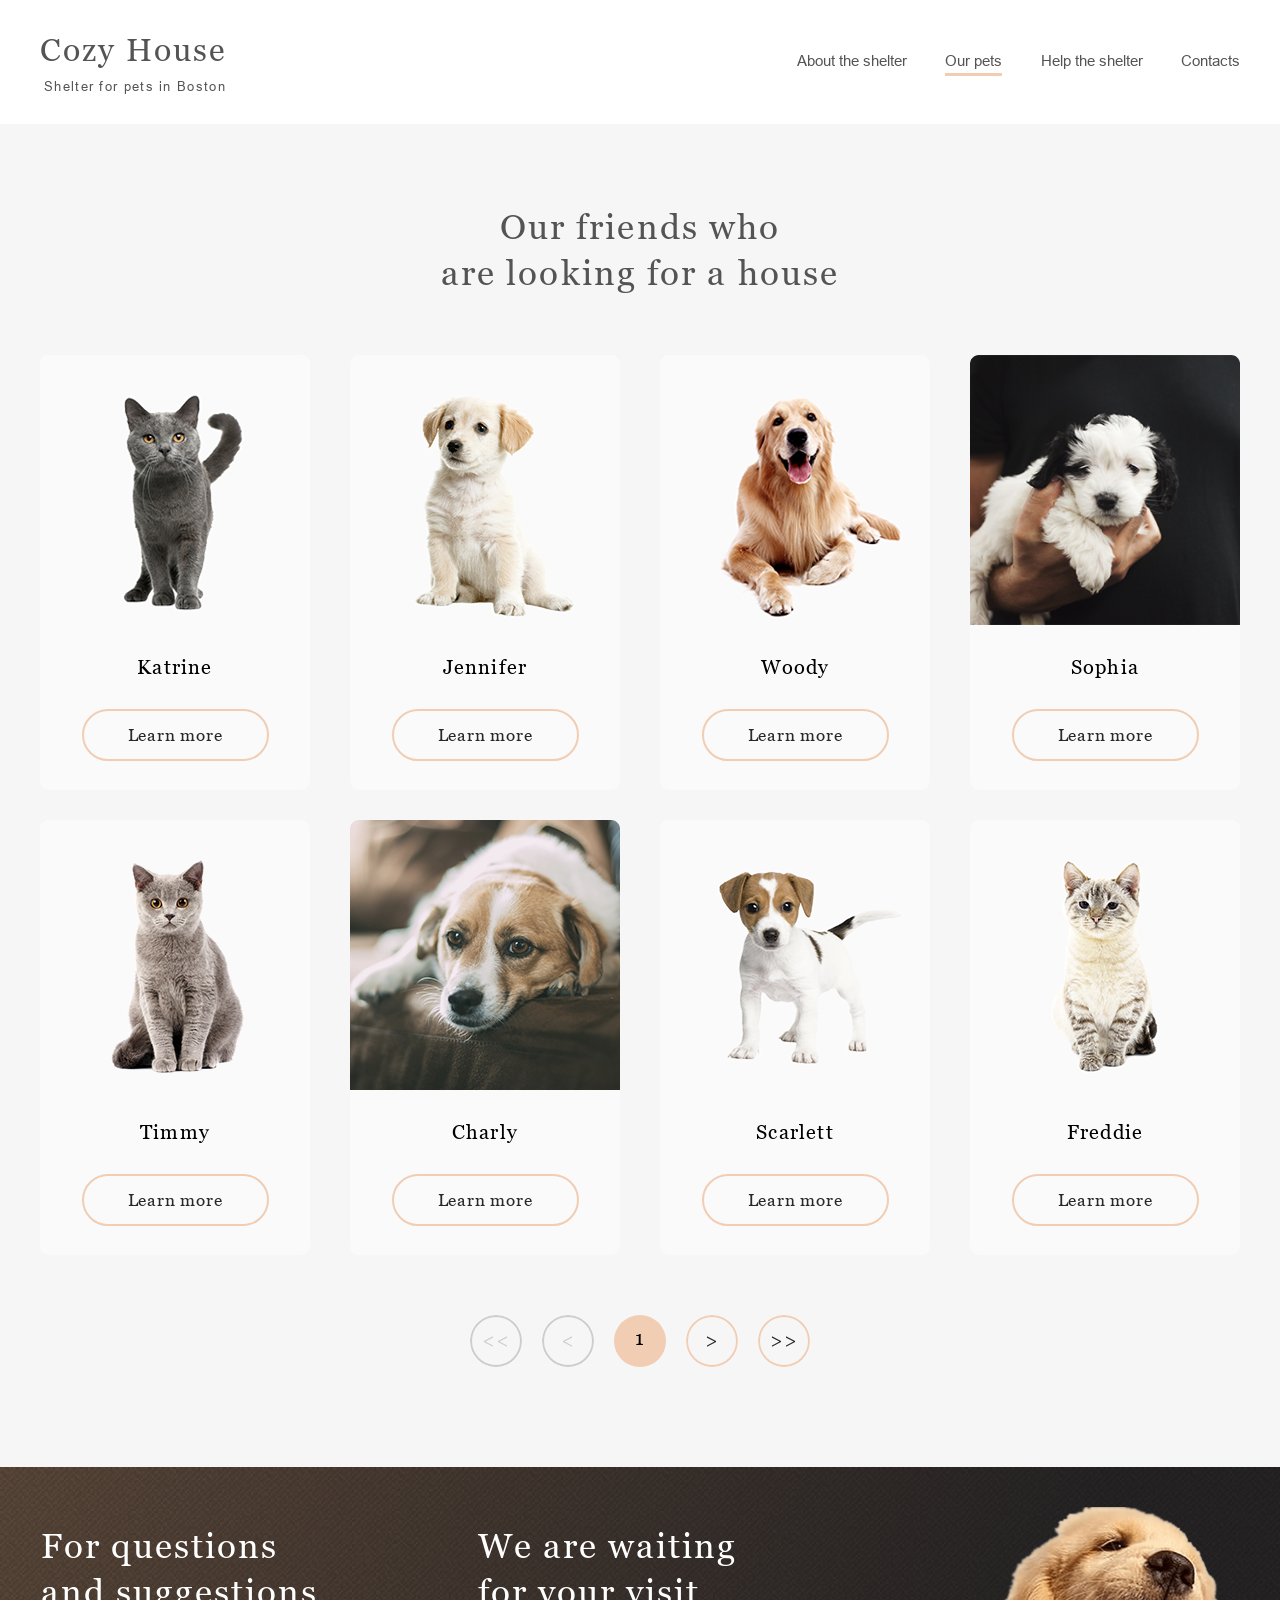
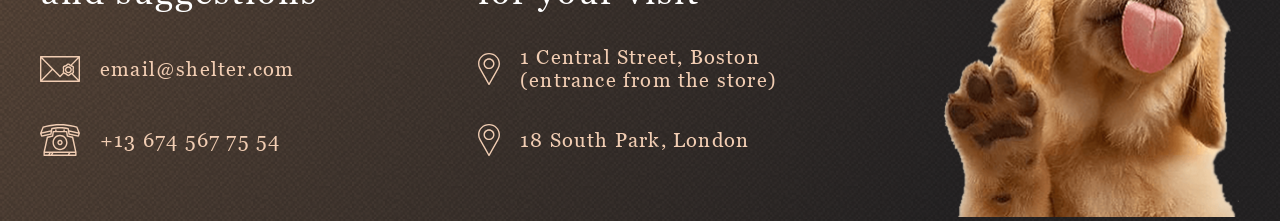
==== shelter/pages/pets.html @ bcae7b20 "refactor: add slow animation" ====
<!DOCTYPE html>
<html lang="en">
<head>
    <meta charset="UTF-8">
    <meta name="viewport" content="width=device-width, initial-scale=1.0">
    <link rel="stylesheet" href="../css/style.css">
    <link rel="stylesheet" href="./pets.css">
    
    <title>Document</title>
</head>
<body>
    <div class="container">
       
            <header>
                <a href="../index.html">
                    <div class="header__title">
                        <h1>Cozy House</h1>
                        <p>Shelter for pets in Boston</p>
                    </div>
                </a>
                
                <nav class="header__nav">
                    <ul>
                        <li> <a href="../index.html" class="inactive-nav-el">About the shelter</a></li>
                        <li> <a href="#" class="active-nav-el">Our pets</a></li>
                        <li> <a href="../index.html#help-the-shelter" class="inactive-nav-el">Help the shelter</a></li>
                        <li> <a href="#contacts" class="inactive-nav-el">Contacts</a></li>
                    </ul>
                </nav>
            </header>
            
        <section id="our-pets" class="container__pets">
            <div class="pets">
                <h3>Our friends who<br>
                    are looking for a house
                </h3>
                <div class="pets__slider">
                    <div class="slider__pets-block">
                        <div class="slider__block"><img src="../img/pets-katrine.png" alt="">
                            <p>Katrine</p>
                            <button class="slider__button">Learn more</button>
                        </div>
                        <div class="slider__block"><img src="../img/pets-jennifer.png" alt="">
                            <p>Jennifer</p>
                            <button class="slider__button">Learn more</button>
                        </div>
                        <div class="slider__block"><img src="../img/pets-woody.png" alt="">
                            <p>Woody</p>
                            <button class="slider__button">Learn more</button>
                        </div>
                        <div class="slider__block"><img src="../img/pets-sophia.png" alt="">
                            <p>Sophia</p>
                            <button class="slider__button">Learn more</button>
                        </div>
                        <div class="slider__block"><img src="../img/pets-timmy.png" alt="">
                            <p>Timmy</p>
                            <button class="slider__button">Learn more</button>
                        </div>
                        <div class="slider__block"><img src="../img/pets-charly.png" alt="">
                            <p>Charly</p>
                            <button class="slider__button">Learn more</button>
                        </div>
                        <div class="slider__block"><img src="../img/pets-scarlet.png" alt="">
                            <p>Scarlett</p>
                            <button class="slider__button">Learn more</button>
                        </div>
                        <div class="slider__block"><img src="../img/pets-freddie.png" alt="">
                            <p>Freddie</p>
                            <button class="slider__button">Learn more</button>
                        </div>
                    </div>
                   
                </div>
                <div class="pets__navigation-block">
                    <button class="navigation-block__button navigation-block__start"></button>
                    <button class="navigation-block__button navigation-block__back"></button>
                    <p class="navigation-block__count">1</p>
                    <button class="navigation-block__button navigation-block__next"></button>
                    <button class="navigation-block__button navigation-block__end"></button>
                </div>
                <!-- <button>Get to know the rest</button> -->
            </div>
        </section>
       
        <footer id="contacts">
            <div class="footer__block">
                <div class="suggestions-and-questions">
                    <h3>For questions<br> and suggestions</h3>
                    <p><img src="../img/icon-email.svg" alt=""><a href="mailto:email@shelter.com">email@shelter.com</a></p>
                    <p><img src="../img/icon-phone.svg" alt=""><a href="tel:+13 674 567 75 54">+13 674 567 75 54</a></p>
                </div>
                <div class="addresses">
                    <h3>We are waiting for your visit</h3>
                    <p><img src="../img/icon-marker.svg" alt=""><a href="https://www.google.com/maps/search/1+Central+Street,+Boston/@42.3526809,-71.0531585,12.75z?entry=ttu">1 Central Street, Boston<br>(entrance from the store)</a></p>
                    <p><img src="../img/icon-marker.svg" alt=""><a href="https://www.google.com/maps/search/18+South+Park,+London+/@51.4447037,-0.2385122,13z/data=!3m1!4b1?entry=ttu">18 South Park, London </a></p>
                </div>
                <div class="footer__image">
                    <img src="../img/footer-puppy.png" alt="puppy-image">
                </div>
            </div>
        </footer>
    </div>
</body>
</html>
---- shelter/css/style.css ----
@font-face {
    font-family: "Arial";
    src: url(../fonts/arial/ARIAL.TTF);
}

@font-face {
    font-family: "Georgia";
    src: url(../fonts/georgia-2/georgia.ttf);
}

html {
    scroll-behavior: smooth;
}

h3 {
    margin: 0;
    font-size: 35px;
    max-width: 370px;
    line-height: 45.5px;
    letter-spacing: 2px;
    color: #545454;
    font-weight: 200;
    font-family: "Georgia";
    margin: 0 auto;
    margin-top: 80px;
    text-align: center;
}

body {
    max-width: 1280px;
    margin: 0 auto;
}

body .container {
    width: 100%;
    
}

body .container .container__header {
    width: 100%;
    background-image: url('../img/header-background.png');
}

body .container .container__header header {
    display: flex;
    flex-direction: row;
    justify-content: space-between;
    padding-top: 30px;
    max-width: 1200px;
    margin: 0 auto;
}

body .container .container__header header a {
    text-decoration: none;
}

body .container .container__header header a .header__title {
    display: flex;
    flex-direction: column;
    gap: 10px;
}

body .container .container__header header a .header__title h1 {
    color: #F1CDB3;
    font-size: 32px;
    line-height: 35.5x;
    margin: 0;
    letter-spacing: 2px;
    font-weight: 150;
    font-family: "Georgia";
}

body .container .container__header header a .header__title p {
    color: #FFFFFF;
    font-size: 13px;
    margin: 0;
    letter-spacing: 1.3px;
    font-family: "Arial";
    margin-left: 4px;
    color: #FFFFFF;
    font-weight: 100;
}

body .container .container__header header .header__nav {
    display: flex;
    align-items: center;
    max-width: 443px;
    width: 100%;
}

body .container .container__header header .header__nav ul {
    display: flex;
    flex-direction: row;
    width: 100%;
    justify-content: space-between;
    margin: 0;
    padding: 0;
   height: 27px;
}

body .container .container__header .header__nav ul li {
    list-style-type: none;
    height: 24px;
    box-sizing: border-box;
}

body .container .container__header header .header__nav ul li a {
    text-decoration: none;
    font-family: "Arial";
    font-size: 15px;
    letter-spacing: 0px;
    line-height: 23.5px;
    display: block;
    width: 100%;
    height: 100%;
    color: #CDCDCD;
}

@keyframes hover-nav {
    0%   {border-bottom: 0px solid #f1cdb300;
    }
    100% { border-bottom: 3px solid #F1CDB3;
    }
}

body .container .container__header header .header__nav ul li .inactive-nav-el:hover {
    color: white;
    cursor: pointer;
    border-bottom: 3px solid #F1CDB3;
    animation-name: hover-nav;
    animation-duration: 0.1s;
    animation-fill-mode: forwards;
}

body .container .container__header header .header__nav ul li .active-nav-el {
    color: white;
    border-bottom: 3px solid #F1CDB3;
    cursor: default;
}

body .container .container__header .container__start-screen {
    height: fit-content;
    max-width: 1200px;
    margin: 0 auto;
    margin-top: 90px;
    display: flex;
    flex-direction: row;
    gap: 42px;
    flex-wrap: wrap;
}

body .container .container__header .container__start-screen .start-screen__content {
   display: flex;
   flex-direction: column;
   gap: 42px;
   margin-top: 163px;
   width: 460px;
}

body .container .container__header .container__start-screen .start-screen__content h2 {
    font-size: 44px;
    width: 310px;
    color: white;
    margin: 0;
    line-height: 56.5px;
    font-family: "Georgia";
    font-weight: 100;
    color: #FFFFFF;
}

body .container .container__header .container__start-screen .start-screen__content p {
    font-size: 15px;
    width: 460px;
    color: white;
    margin: 0;
    text-align: justify;
    font-weight: 100;
    letter-spacing: 0px;
    line-height: 24px;
    height: auto;
    font-family: "Arial";
    color: #CDCDCD;
    font-weight: 100;
}

body .container .container__header .container__start-screen .start-screen__content button {
    width: 207px;
    height: 52px;
    border-radius: 100px;
    font-size: 17px;
    background-color: #F1CDB3;
    color: white;
    margin: 0;
    padding: 0;
    letter-spacing: 1.02px;
    line-height: 22.1px;
    border: none;
    color: #292929;
    font-family: "Georgia";
    cursor: pointer;
    transition: 1s;
}

body .container .container__header .container__start-screen .start-screen__content button:hover {
    background-color: #FDDCC4;
}

body .container .container__header .container__start-screen .start-screen__image {
    width: 698px;
    height: 728px;
}

body .container .container__about {
   margin-left: 40px;
}

body .container .container__about .about {
    display: flex;
    flex-direction: row;
    gap: 120px;
    padding-bottom: 100px;
    flex-wrap: wrap;
}

body .container .container__about .about .about__image {
    margin-top: 80px;
    margin-left: 175px;
}

body .container .container__about .about .about__content {
   max-width: 430px;
   margin-top: 94px;
   display: flex;
   flex-direction: column;
   gap: 25px;
}

body .container .container__about .about .about__content h3 {
   margin: 0;
   font-size: 35px;
    text-align: left;
   max-width: 370px;
   line-height: 45.5px;
   letter-spacing: 2.1px;
   color: #545454;
   font-weight: 200;
   font-family: "Georgia";
}

body .container .container__about .about .about__content p {
    margin: 0;
    font-size: 15px;
    max-width: 430px;
    font-family: "Arial";
    line-height: 24px;
    letter-spacing: 0;
    color: #4C4C4C;
}

body .container .container__pets {
    background-color: #F6F6F6;
}

body .container .container__pets .pets {
    display: flex;
    flex-direction: column;
    gap: 60px;
}

body .container .container__pets .pets button {
    width: 261px;
    height: 52px;
    border-radius: 100px;
    margin: 0 auto;
    margin-bottom: 100px;
    background-color: #F1CDB3;
    font-size: 17px;
    line-height: 22.1px;
    letter-spacing: 1px;
    font-family: "Georgia";
    border: none;
    color: #292929;
    cursor: pointer;
    transition: 1s;
}

body .container .container__pets .pets button:hover {
    background-color: #FDDCC4;
}


body .container .container__pets .pets h3 {
    margin: 0;
    font-size: 35px;
    max-width: 400px;
    line-height: 45.5px;
    letter-spacing: 2.1px;
    color: #545454;
    font-weight: 200;
    font-family: "Georgia";
    text-align: center;
    margin: 0 auto;
    margin-top: 75px;
}

body .container .container__pets .pets .pets__slider {
    max-width: 1200px;
    width: 100%;
    display: flex;
    flex-direction: row;
    justify-content: space-between;
    margin: 0 auto;
    align-items: center;
}

body .container .container__pets .pets form {
    width: fit-content;
    margin: 0 auto;
}

body .container .container__pets .pets .pets__slider .slider__button {
    width: 52px;
    height: 52px;
}

body .container .container__pets .pets .pets__slider .slider__button_left {
    background-image: url('../img/button_arrow_inactive.svg');
}

body .container .container__pets .pets .pets__slider .slider__button_right {
    background-image: url('../img/button_arrow_right_active.svg');
    cursor: pointer;
}

body .container .container__pets .pets .pets__slider .slider__button_right:hover {
    background-image: url('../img/button_arrow_hover_right.svg');
    transition: 1s;
}



body .container .container__pets .pets .pets__slider .slider__pets-block {
    display: flex;
    flex-direction: row;
    gap: 90px;
    flex-wrap: wrap;
}

body .container .container__pets .pets .pets__slider .slider__pets-block .slider__block {
    width: 270px;
    height: 435px;
    background-color: #FAFAFA;
    border-radius: 9px;
    display: flex;
    flex-direction: column;
    gap: 30px;
    box-sizing:border-box;
}

@keyframes hover-slider-block {
    0%   { border: 0px solid rgba(0, 0, 0, 0);;
    }
    100% {  border: 2px solid rgba(0, 0, 0, 0.174);;
    }
}

body .container .container__pets .pets .pets__slider .slider__pets-block .slider__block:hover {
    border: 2px solid rgba(0, 0, 0, 0.174);
    cursor: pointer;
    animation-name: hover-slider-block;
    animation-duration: 0.1s;
    animation-fill-mode: forwards;
}

body .container .container__pets .pets .pets__slider .slider__pets-block .slider__block:hover  button {
    border-color:  #FDDCC4;
    background-color: #FDDCC4;
}

body .container .container__pets .pets .pets__slider .slider__pets-block .slider__block p {
    margin: 0;
    padding: 0;
    font-family: "Georgia";
    font-size: 20px;
    text-align: center;
    letter-spacing: 1.2px;
}

body .container .container__pets .pets .pets__slider .slider__pets-block .slider__block .slider__button {
    margin: 0;
    padding: 0;
    width: 187px;
    height: 52px;
    border-radius: 100px;
    border: 2px solid #F1CDB3;
    margin: 0 auto;
    font-size: 17px;
    line-height: 22.1px;
    letter-spacing: 0.8px;
    color: #292929;
    font-family: "Georgia";
    background-color: inherit;
}



body .container .container__help {
    padding-bottom: 100px;
    padding-top: 80px;
}

body .container .container__help h3 {
    width: 100%;
    margin-bottom: 58px;
    margin-top: 0;
}

body .container .container__help .help__list {
    display: flex;
    flex-direction: row;
    column-gap: 120px;
    row-gap: 55px;
    flex-wrap: wrap;
    max-width: 1026px;
    margin: 0 auto;
    justify-content:center;
}



body .container .container__help .help__list .list__item {
    display: flex;
    flex-direction: column;
    height: 113px;
    gap: 30px;
}

body .container .container__help .help__list .list__item img {
    width: 60px;
    height: 60px;
    margin: 0 auto;
}

body .container .container__help .help__list .list__item h4 {
    margin: 0;
    font-size: 20px;
    line-height: 23px;
    letter-spacing: 1.1px;
    font-family: "Georgia";
    color: #545454;
    text-align: center;
    font-weight: 100;
}

body .container .container__help .help__list .list__item_1 {
    width: 82px;
}

body .container .container__help .help__list .list__item_2 {
    width: 150px;
}

body .container .container__help .help__list .list__item_3 {
    width: 60px;
}

body .container .container__help .help__list .list__item_4 {
    width: 153px;
}

body .container .container__help .help__list .list__item_5 {
    width: 101px;
}

body .container .container__help .help__list .list__item_6 {
    width: 89px;
}

body .container .container__help .help__list .list__item_7 {
    width: 101px;
}

body .container .container__help .help__list .list__item_8 {
    width: 165px;
}

body .container .container__help .help__list .list__item_9 {
    width: 143px;
}

body .container .container__donation {
    background-color: #F6F6F6;
   
}

body .container .container__donation .donation {
    max-width: 915px;
    display: flex;
    flex-direction: row;
    flex-wrap: wrap;
    padding-top: 80px;
    margin: 0 auto;
    gap: 30px;
    padding-bottom: 100px;
}

body .container .container__donation .donation a {
    display: block;
    text-decoration: none;
}

body .container .container__donation .donation .donation__image {
    margin-top: 11px;
}

body .container .container__donation .donation .donation__content {
    display: flex;
    flex-direction: column;
    align-items: left;
    gap: 20px;
}

body .container .container__donation .donation .donation__content h3 {
    margin: 0;
    width: 300px;
    text-align: left;
}

body .container .container__donation .donation .donation__content h5 {
    margin: 0;
    text-align: left;
    color: #545454;
    font-family: "Georgia";
    font-size: 15px;
    line-height: 16.5px;
    letter-spacing: 0.9px;
    font-weight: 100;
}

body .container .container__donation .donation .donation__content p {
    margin: 0;
    width: 380px;
    font-family: "Arial";
    font-style: italic;
    font-size: 12px;
    line-height: 18px;
    color: #B2B2B2;
}

body .container .container__donation .donation .donation__content .donation__credit-cart-content {
    width: 349px;
    height: 43px;
    border-radius: 9px;
    background-color: #F1CDB3;
    display: flex;
    flex-direction: row;
    gap: 15px;
    align-items: center;
    
}

body .container .container__donation .donation .donation__content .donation__credit-cart-content img {
   margin: 0;
   margin-left: 15px;
}

body .container .container__donation .donation .donation__content .donation__credit-cart-content h4 {
    color: #545454;
    font-size: 20px;
    font-family: "Georgia";
    line-height: 23px;
    letter-spacing: 1.2px;
    margin: 0;
    font-weight: 100;
}
body .container .container__donation .donation .donation__content .donation__credit-cart-content:hover {
    background-color: #FDDCC4;
    transition: 1s;
}


body .container footer {
    background-image: url('../img/header-background.png');
}

body .container footer .footer__block {
    display: flex;
    flex-direction: row;
    gap: 160px;
    max-width: 1200px;
    margin: 0 auto;
    padding-top: 40px;
    height: fit-content;
}

body .container footer .footer__block .suggestions-and-questions {
    display: flex;
    flex-direction: column;
    gap: 39px;
    align-items:center;
    width: 278px; 
    margin-top: 16px;
}

body .container footer .footer__block p {
    margin: 0;
    display: flex;
    flex-direction: row;
    align-items:center;
    gap: 20px;
    width: 100%;
}

body .container footer .footer__block a {
    text-decoration: none;
    color: #F1CDB3;
    font-size: 20px;
    line-height: 23px;
    letter-spacing: 1.2px;
    font-weight: 100;
    font-family: "Georgia";
    transition: 1s;
}

body .container footer .footer__block a:hover {
    color: #fbf1e9;
}

body .container footer .footer__block h3 {
    margin-top: 0px;
    color: #FFFFFF;
    text-align: left;
}


body .container footer .footer__block .addresses {
    display: flex;
    flex-direction: column;
    gap: 32px;
    padding-bottom: 60px;
    width: 302px;
    margin-top: 16px;
    height: 234px;
}

body .container footer .footer__block .footer__image {
    align-self: flex-end;
}
---- shelter/pages/pets.css ----
body .container header {
    display: flex;
    flex-direction: row;
    justify-content: space-between;
    padding-top: 30px;
    max-width: 1200px;
    margin: 0 auto;
    padding-bottom: 30px;
}

body .container header a {
    cursor: pointer;
    display: block;
    text-decoration: none;
}

body .container header a .header__title {
    display: flex;
    flex-direction: column;
    gap: 10px;
    
}

body .container header a .header__title h1 {
    color: #545454;
    font-size: 32px;
    line-height: 35.5x;
    margin: 0;
    letter-spacing: 2px;
    font-weight: 150;
    font-family: "Georgia";
}

body .container header a .header__title p {
    color: #545454;
    font-size: 13px;
    margin: 0;
    letter-spacing: 1.3px;
    font-family: "Arial";
    margin-left: 4px;
    font-weight: 100;
}

body .container header .header__nav {
    display: flex;
    align-items: center;
    max-width: 443px;
    width: 100%;
}

body .container header .header__nav ul {
    display: flex;
    flex-direction: row;
    width: 100%;
    justify-content: space-between;
    margin: 0;
    padding: 0;
   height: 27px;
}

body .container .header__nav ul li {
    list-style-type: none;
    height: 24px;
    box-sizing: border-box;
}

body .container header .header__nav ul li a {
    text-decoration: none;
    font-family: "Arial";
    font-size: 15px;
    letter-spacing: 0px;
    line-height: 23.5px;
    display: block;
    width: 100%;
    height: 100%;
    color: #545454;
}

@keyframes hover-nav {
    0%   {border-bottom: 0px solid #f1cdb300;
    }
    100% { border-bottom: 3px solid #F1CDB3;
    }
}

body .container header .header__nav ul li .inactive-nav-el:hover {
    color: #292929;
    cursor: pointer;
    animation-name: hover-nav;
    animation-duration: 0.1s;
    animation-fill-mode: forwards;
   
}

body .container header .header__nav ul li .active-nav-el {
    color: #545454;
    border-bottom: 3px solid #F1CDB3;
    cursor: default;
}

body .container .container__pets .pets {
   
    gap:45px;
}

body .container .container__pets .pets .pets__slider {
    padding-top: 15px;
    padding-bottom: 15px;
}

body .container .container__pets .pets .pets__slider .slider__pets-block {
    gap: 40px;
    row-gap: 30px;
    width: 100%;
    justify-content: space-between;
}

body .container .container__pets .pets h3 {
    margin-top: 80px;
}

body .container .container__pets .pets .pets__navigation-block {
    display: flex;
    flex-direction: row;
    max-width: 340px;
    gap: 20px;
    justify-content: space-between;
    margin: 0 auto;
    height: 52px;
   padding-bottom: 100px;
}

body .container .container__pets .pets .pets__navigation-block .navigation-block__button {
    width: 52px;
    height: 52px;
}

body .container .container__pets .pets .pets__navigation-block .navigation-block__start {
    background-image: url('../img/button_paginator_inactive_start.svg');
    background-color: #ffffff00;
    cursor:default;
}

body .container .container__pets .pets .pets__navigation-block .navigation-block__end {
    background-image: url('../img/button_paginator_next_end.svg');
    background-color: #ffffff00;
}

body .container .container__pets .pets .pets__navigation-block .navigation-block__back {
    background-image: url('../img/button_paginator_inactive_last.svg');
    background-color: #ffffff00;
    cursor:default;
}

body .container .container__pets .pets .pets__navigation-block .navigation-block__next {
    background-image: url('../img/button_paginator_next_active.svg');
    background-color: #ffffff00;
}

body .container .container__pets .pets .pets__navigation-block .navigation-block__next {
    background-image: url('../img/button_paginator_next_active.svg');
    background-color: #ffffff00;
}

body .container .container__pets .pets .pets__navigation-block .navigation-block__count {
    width: 52px;
    height: 52px;
    background-color: #F1CDB3;
    font-size: 20px;
    font-family: "Georgia";
    line-height: 46px;
    letter-spacing: 1.2px;
    text-align: center;
    border-radius: 52px;
    margin: 0;
}
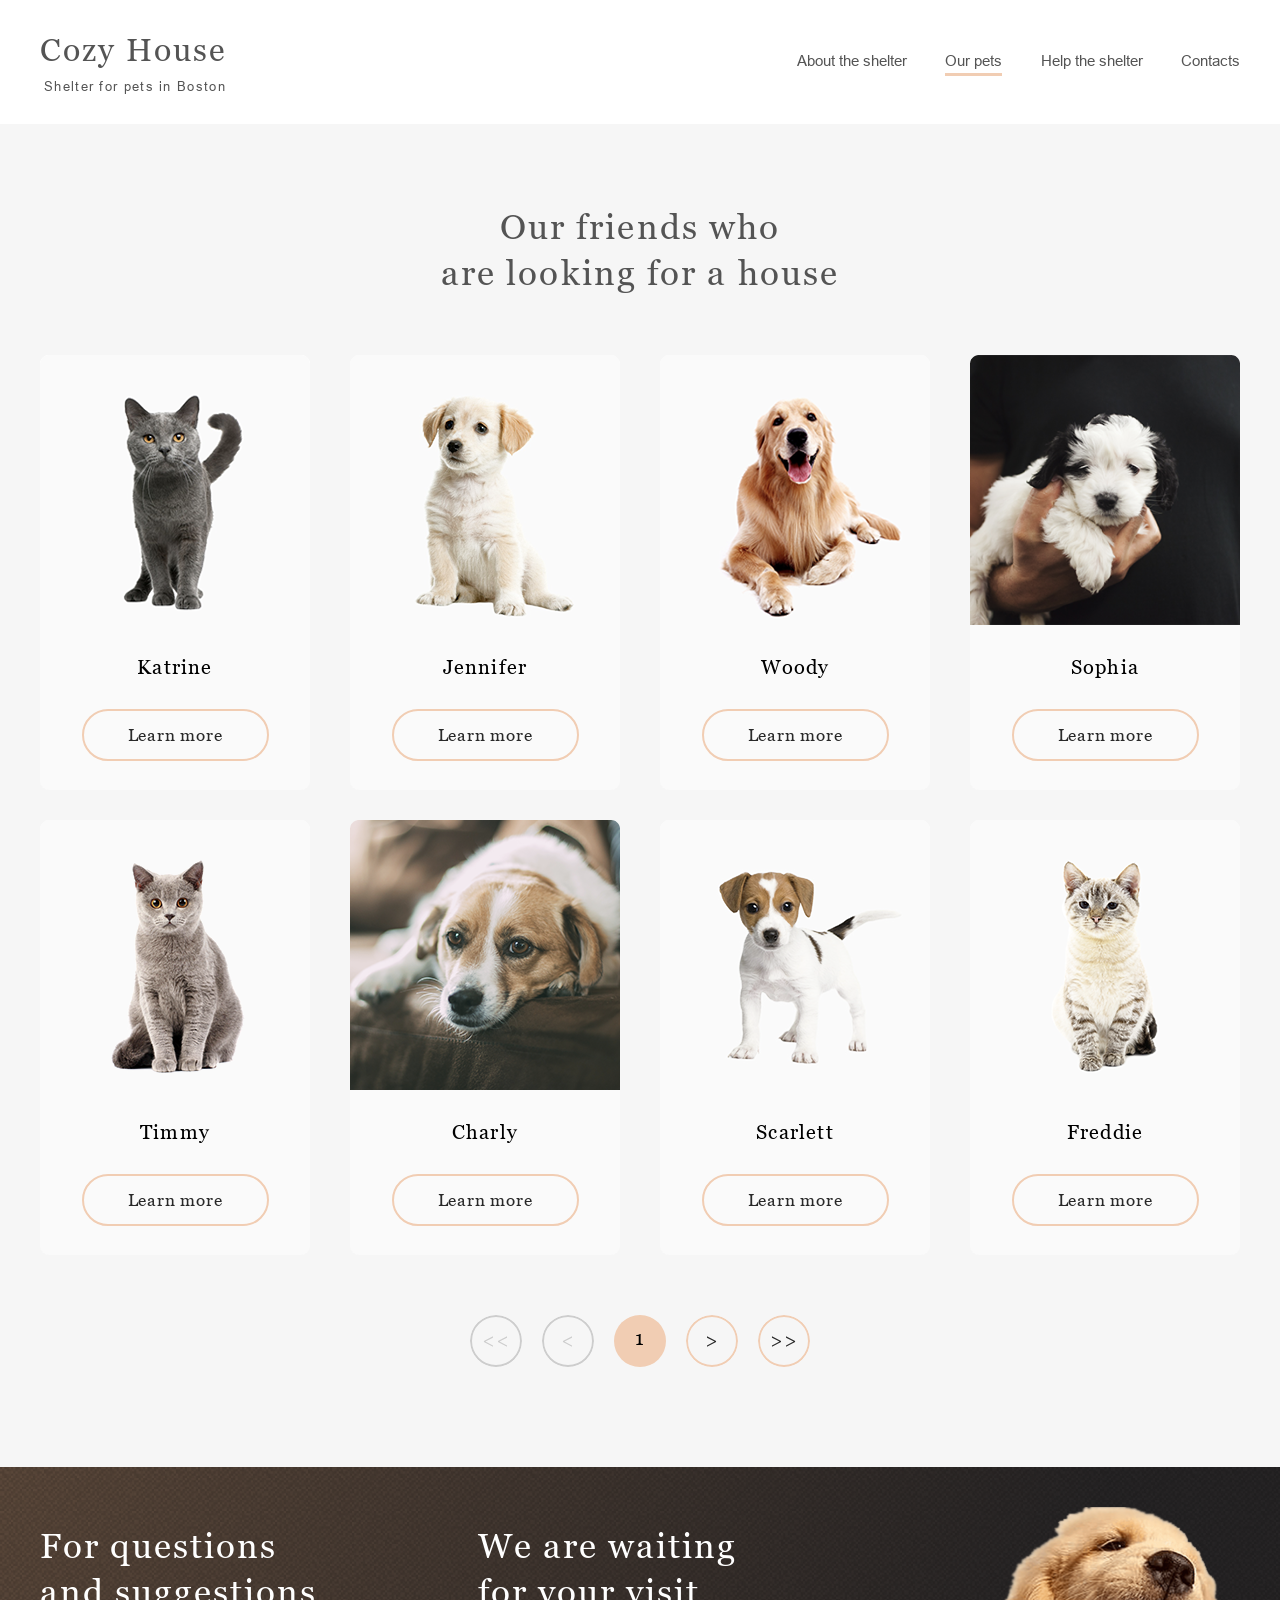
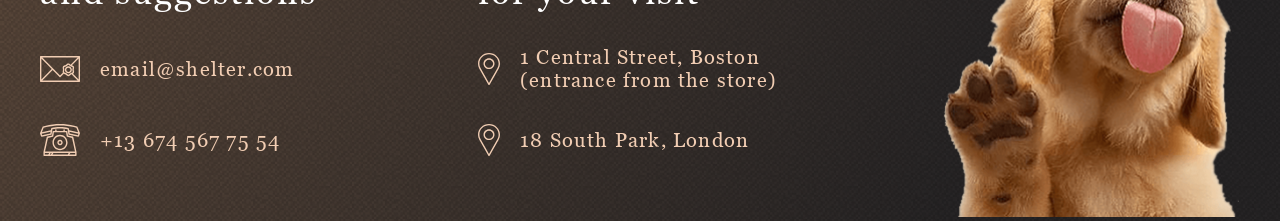
==== commit 37822a81: "refactor: realization layout desing for pets.html (320px)" ====
--- a/shelter/pages/pets.html
+++ b/shelter/pages/pets.html
@@ -5,8 +5,8 @@
     <meta name="viewport" content="width=device-width, initial-scale=1.0">
     <link rel="stylesheet" href="../css/style.css">
     <link rel="stylesheet" href="./pets.css">
-    
-    <title>Document</title>
+    <link rel="icon" type="image/x-icon" href="../img/pets-svgrepo-com.svg">
+    <title>Pets</title>
 </head>
 <body>
     <div class="container">
@@ -18,6 +18,12 @@
                         <p>Shelter for pets in Boston</p>
                     </div>
                 </a>
+
+                <ul class="burger__nav">
+                    <li></li>
+                    <li></li>
+                    <li></li>
+                </ul>
                 
                 <nav class="header__nav">
                     <ul>
@@ -36,35 +42,35 @@
                 </h3>
                 <div class="pets__slider">
                     <div class="slider__pets-block">
-                        <div class="slider__block"><img src="../img/pets-katrine.png" alt="">
+                        <div class="slider__block"><img src="../img/pets-katrine.png" alt="pets-katrine">
                             <p>Katrine</p>
                             <button class="slider__button">Learn more</button>
                         </div>
-                        <div class="slider__block"><img src="../img/pets-jennifer.png" alt="">
+                        <div class="slider__block"><img src="../img/pets-jennifer.png" alt="pets-jennifer">
                             <p>Jennifer</p>
                             <button class="slider__button">Learn more</button>
                         </div>
-                        <div class="slider__block"><img src="../img/pets-woody.png" alt="">
+                        <div class="slider__block"><img src="../img/pets-woody.png" alt="pets-woody">
                             <p>Woody</p>
                             <button class="slider__button">Learn more</button>
                         </div>
-                        <div class="slider__block"><img src="../img/pets-sophia.png" alt="">
+                        <div class="slider__block"><img src="../img/pets-sophia.png" alt="pets-sophia">
                             <p>Sophia</p>
                             <button class="slider__button">Learn more</button>
                         </div>
-                        <div class="slider__block"><img src="../img/pets-timmy.png" alt="">
+                        <div class="slider__block"><img src="../img/pets-timmy.png" alt="pets-timmy">
                             <p>Timmy</p>
                             <button class="slider__button">Learn more</button>
                         </div>
-                        <div class="slider__block"><img src="../img/pets-charly.png" alt="">
+                        <div class="slider__block"><img src="../img/pets-charly.png" alt="pets-charly">
                             <p>Charly</p>
                             <button class="slider__button">Learn more</button>
                         </div>
-                        <div class="slider__block"><img src="../img/pets-scarlet.png" alt="">
+                        <div class="slider__block"><img src="../img/pets-scarlet.png" alt="pets-scarlet">
                             <p>Scarlett</p>
                             <button class="slider__button">Learn more</button>
                         </div>
-                        <div class="slider__block"><img src="../img/pets-freddie.png" alt="">
+                        <div class="slider__block"><img src="../img/pets-freddie.png" alt="pets-freddie">
                             <p>Freddie</p>
                             <button class="slider__button">Learn more</button>
                         </div>
@@ -78,21 +84,20 @@
                     <button class="navigation-block__button navigation-block__next"></button>
                     <button class="navigation-block__button navigation-block__end"></button>
                 </div>
-                <!-- <button>Get to know the rest</button> -->
             </div>
         </section>
        
         <footer id="contacts">
             <div class="footer__block">
                 <div class="suggestions-and-questions">
-                    <h3>For questions<br> and suggestions</h3>
-                    <p><img src="../img/icon-email.svg" alt=""><a href="mailto:email@shelter.com">email@shelter.com</a></p>
-                    <p><img src="../img/icon-phone.svg" alt=""><a href="tel:+13 674 567 75 54">+13 674 567 75 54</a></p>
+                    <h3>For questions and suggestions</h3>
+                    <p><img src="../img/icon-email.svg" alt="icon-email"><a href="mailto:email@shelter.com">email@shelter.com</a></p>
+                    <p><img src="../img/icon-phone.svg" alt="icon-phone"><a href="tel:+136745677554">+13 674 567 75 54</a></p>
                 </div>
                 <div class="addresses">
                     <h3>We are waiting for your visit</h3>
-                    <p><img src="../img/icon-marker.svg" alt=""><a href="https://www.google.com/maps/search/1+Central+Street,+Boston/@42.3526809,-71.0531585,12.75z?entry=ttu">1 Central Street, Boston<br>(entrance from the store)</a></p>
-                    <p><img src="../img/icon-marker.svg" alt=""><a href="https://www.google.com/maps/search/18+South+Park,+London+/@51.4447037,-0.2385122,13z/data=!3m1!4b1?entry=ttu">18 South Park, London </a></p>
+                    <p><img src="../img/icon-marker.svg" alt="icon-marker"><a href="https://www.google.com/maps/search/1+Central+Street,+Boston/@42.3526809,-71.0531585,12.75z?entry=ttu" target="_blank">1 Central Street, Boston<br>(entrance from the store)</a></p>
+                    <p><img src="../img/icon-marker.svg" alt="icon-marker"><a href="https://www.google.com/maps/search/18+South+Park,+London+/@51.4447037,-0.2385122,13z/data=!3m1!4b1?entry=ttu" target="_blank">18 South Park, London </a></p>
                 </div>
                 <div class="footer__image">
                     <img src="../img/footer-puppy.png" alt="puppy-image">
--- a/shelter/css/style.css
+++ b/shelter/css/style.css
@@ -27,18 +27,17 @@
 }
 
 body {
-    max-width: 1280px;
-    margin: 0 auto;
+    margin: 0;
 }
 
 body .container {
     width: 100%;
-    
 }
 
 body .container .container__header {
     width: 100%;
     background-image: url('../img/header-background.png');
+    background-size: cover;
 }
 
 body .container .container__header header {
@@ -48,6 +47,26 @@
     padding-top: 30px;
     max-width: 1200px;
     margin: 0 auto;
+    padding-right: 30px;
+    padding-left: 30px;
+}
+
+body .container .container__header header .burger__nav {
+    display: none;
+    flex-direction: column;
+    justify-content: space-between;
+    width: 30px;
+    height: 22px;
+    margin: auto;
+    margin-right: 0;
+    padding: 0;
+}
+
+body .container .container__header header .burger__nav li {
+    height: 2px;
+    width: 100%;
+    background-color: #F1CDB3;
+    list-style-type: none;
 }
 
 body .container .container__header header a {
@@ -95,7 +114,7 @@
     justify-content: space-between;
     margin: 0;
     padding: 0;
-   height: 27px;
+    height: 27px;
 }
 
 body .container .container__header .header__nav ul li {
@@ -117,16 +136,15 @@
 }
 
 @keyframes hover-nav {
-    0%   {border-bottom: 0px solid #f1cdb300;
-    }
-    100% { border-bottom: 3px solid #F1CDB3;
+    0%   {color: #CDCDCD;
+    }
+    100% { color: #FFFFFF;
     }
 }
 
 body .container .container__header header .header__nav ul li .inactive-nav-el:hover {
     color: white;
     cursor: pointer;
-    border-bottom: 3px solid #F1CDB3;
     animation-name: hover-nav;
     animation-duration: 0.1s;
     animation-fill-mode: forwards;
@@ -142,18 +160,19 @@
     height: fit-content;
     max-width: 1200px;
     margin: 0 auto;
-    margin-top: 90px;
+    margin-top: 83px;
     display: flex;
     flex-direction: row;
     gap: 42px;
-    flex-wrap: wrap;
+    padding-right: 30px;
+    padding-left: 30px;
 }
 
 body .container .container__header .container__start-screen .start-screen__content {
    display: flex;
    flex-direction: column;
    gap: 42px;
-   margin-top: 163px;
+   margin-top: 170px;
    width: 460px;
 }
 
@@ -206,12 +225,19 @@
 }
 
 body .container .container__header .container__start-screen .start-screen__image {
-    width: 698px;
-    height: 728px;
+    max-width: 698px;
+}
+
+body .container .container__header .container__start-screen .start-screen__image img{
+    width: 100%;
+    height: 100%;
+    object-fit: cover;
 }
 
 body .container .container__about {
-   margin-left: 40px;
+   width: 100%;
+   display: flex;
+   justify-content: center;
 }
 
 body .container .container__about .about {
@@ -224,12 +250,11 @@
 
 body .container .container__about .about .about__image {
     margin-top: 80px;
-    margin-left: 175px;
 }
 
 body .container .container__about .about .about__content {
    max-width: 430px;
-   margin-top: 94px;
+   margin-top: 97px;
    display: flex;
    flex-direction: column;
    gap: 25px;
@@ -259,6 +284,8 @@
 
 body .container .container__pets {
     background-color: #F6F6F6;
+    padding-right: 30px;
+    padding-left: 30px;
 }
 
 body .container .container__pets .pets {
@@ -300,7 +327,7 @@
     font-family: "Georgia";
     text-align: center;
     margin: 0 auto;
-    margin-top: 75px;
+    margin-top: 78px;
 }
 
 body .container .container__pets .pets .pets__slider {
@@ -311,6 +338,7 @@
     justify-content: space-between;
     margin: 0 auto;
     align-items: center;
+  
 }
 
 body .container .container__pets .pets form {
@@ -318,21 +346,34 @@
     margin: 0 auto;
 }
 
-body .container .container__pets .pets .pets__slider .slider__button {
+body .container .container__pets .pets .pets__slider .button__container {
+    max-width: 105px;
+    width: 100%;
+    display: flex;
+}
+
+body .container .container__pets .pets .pets__slider .button__container .slider__button {
     width: 52px;
     height: 52px;
-}
-
-body .container .container__pets .pets .pets__slider .slider__button_left {
+    background-repeat: no-repeat;
+}
+
+body .container .container__pets .pets .pets__slider .button__container .slider__button:hover{
+    border-color: #FDDCC4;
+}
+
+body .container .container__pets .pets .pets__slider .button__container .slider__button_left {
     background-image: url('../img/button_arrow_inactive.svg');
-}
-
-body .container .container__pets .pets .pets__slider .slider__button_right {
+    justify-self: left;
+}
+
+body .container .container__pets .pets .pets__slider .button__container .slider__button_right {
     background-image: url('../img/button_arrow_right_active.svg');
     cursor: pointer;
-}
-
-body .container .container__pets .pets .pets__slider .slider__button_right:hover {
+    margin-left: auto;
+}
+
+body .container .container__pets .pets .pets__slider .button__container .slider__button_right:hover {
     background-image: url('../img/button_arrow_hover_right.svg');
     transition: 1s;
 }
@@ -342,8 +383,8 @@
 body .container .container__pets .pets .pets__slider .slider__pets-block {
     display: flex;
     flex-direction: row;
-    gap: 90px;
-    flex-wrap: wrap;
+    justify-content: space-between;
+    width: 100%;
 }
 
 body .container .container__pets .pets .pets__slider .slider__pets-block .slider__block {
@@ -581,16 +622,16 @@
 
 body .container footer {
     background-image: url('../img/header-background.png');
+    background-size: cover;
 }
 
 body .container footer .footer__block {
     display: flex;
     flex-direction: row;
-    gap: 160px;
+    justify-content: space-between;
     max-width: 1200px;
     margin: 0 auto;
     padding-top: 40px;
-    height: fit-content;
 }
 
 body .container footer .footer__block .suggestions-and-questions {
@@ -647,4 +688,460 @@
     align-self: flex-end;
 }
 
-
+@media (max-width: 1200px) {
+    body .container .container__header .container__start-screen .start-screen__content {
+        margin-top: 50px;
+    }
+
+    body .container .container__pets .pets .pets__slider .slider__pets-block {
+        gap: 10px;
+    }
+}
+
+@media (max-width: 1024px) {
+    body .container .container__header .container__start-screen {
+        flex-direction: column;
+        align-items: center;
+        margin-top: 60px;
+        padding-left: 45px;
+        gap: 100px;
+    }
+
+    body .container .container__header .container__start-screen .start-screen__content {
+        margin-top: 0;
+    }
+
+    body .container .container__header .container__start-screen .start-screen__content form {
+        width: fit-content;
+        margin: 0 auto;
+    }
+
+    body .container .container__header .container__start-screen .start-screen__content button {
+        margin: 0 auto;
+    }
+
+    body .container .container__header .container__start-screen .start-screen__image img {
+        width: 81%;
+        margin-left: 15%;
+    }
+
+
+    body .container .container__about .about {
+        flex-direction: column-reverse;
+        gap: 80px;
+    }
+
+    body .container .container__about .about .about__content {
+        margin-top: 80px;
+    }
+
+    body .container .container__about .about .about__image {
+        margin-top: 0px;
+       margin: 0 auto;
+    }
+
+    body .container .container__pets .pets .pets__slider .slider__pets-block {
+        justify-content: center;
+    }
+
+    body .container .container__pets .pets .pets__slider .slider__pets-block .slider__block:last-child{
+        display: none;
+    }
+
+    body .container .container__pets .pets .pets__slider .button__container {
+        max-width: 64px;
+    }
+
+    body .container .container__donation .donation {
+        flex-direction: column-reverse;
+        max-width: fit-content;
+        gap: 48px
+    }
+
+    body .container .container__donation .donation .donation__content {
+        max-width: fit-content;
+        margin: 0 auto;
+    }
+
+
+    body .container footer .footer__block {
+        flex-wrap: wrap;
+        justify-content: center;
+        column-gap: 60px;
+        padding-top: 11px;
+    }
+    body .container footer .footer__block .addresses {
+        padding-bottom: 64px;
+    }
+}
+
+@media (max-width: 768px){
+    body .container .container__header .container__start-screen {
+        padding-left: 30px;
+    }
+
+    body .container .container__header .container__start-screen .start-screen__image img {
+        margin-left: 19%;
+    }
+
+    body .container .container__pets .pets h3 {
+        margin-top: 74px;
+    }
+
+    body .container .container__pets .pets .pets__slider .slider__pets-block {
+        justify-content: space-between;
+    }
+
+    body .container .container__help .help__list {
+        column-gap: 60px;
+        row-gap: 55px;
+    }
+
+    body .container .container__help .help__list .list__item {
+        width: 170px;
+    }
+}
+
+@media (max-width: 728px) {
+
+    body .container .container__pets .pets .pets__slider .slider__pets-block{
+        justify-content: center;
+    }
+    body .container .container__pets .pets .pets__slider .slider__pets-block .slider__block:nth-of-type(2) {
+        display: none;
+    }
+
+    body .container .container__donation .donation .donation__image {
+        max-width: 505px;
+        width: 100%;
+    }
+
+    body .container .container__donation .donation .donation__image img {
+        width: 100%;
+        height: auto;
+        object-fit: contain;
+        display: block;
+    }
+}
+
+@media (max-width: 720px) {
+
+    body .container .container__header .container__start-screen .start-screen__content {
+        max-width: 460px;
+        width: 100%
+    }
+
+    body .container .container__header .container__start-screen .start-screen__content h2 {
+        width: auto;
+    }
+
+    body .container .container__header .container__start-screen .start-screen__content p {
+        width: auto;
+    }
+
+    body .container .container__header header .burger__nav {
+        display: flex;
+    }
+
+    body .container .container__header header .header__nav {
+        display: none;
+    }
+}
+
+@media (max-width: 460px){
+
+    body .container .container__header header {
+        padding-left: 20px;
+        padding-right: 20px;
+    }
+
+    body .container .container__header .container__start-screen {
+        padding-left: 10px;
+        padding-right: 10px;
+        margin-top: 59px;
+        gap: 106px;
+    }
+
+    body .container .container__header .container__start-screen .start-screen__content h2 {
+        font-size: 25px;
+        text-align: center;
+        line-height: 32.5px;
+        letter-spacing: 1.5px;
+        padding: 0 45px; 
+    }
+
+    body .container .container__header .container__start-screen .start-screen__content p {
+        text-align: center;
+    }
+
+    body .container .container__header .container__start-screen .start-screen__content {
+        gap: 41px;
+    }
+
+    body .container .container__header .container__start-screen .start-screen__image img {
+        width: 86%;
+        margin-left: 14%;
+    }
+
+    body .container .container__about {
+        width: 100%;
+       margin: 0 auto;
+    }
+
+    body .container .container__about .about {
+        max-width: 300px;
+        width: 100%;
+        margin: 0 auto;
+        gap: 43px;
+        padding-bottom: 42px;
+    }
+
+    body .container .container__about .about .about__image {
+        max-width: 260px;
+        width: 100%;
+    }
+
+    body .container .container__about .about .about__image img {
+        width: 100%;
+        object-fit: cover;
+    }
+
+    body .container .container__about .about .about__content {
+        margin: 0 auto;
+        margin-top: 41px;
+        max-width: 290px;
+        width: 100%;
+        gap: 23px;
+    }
+
+    body .container .container__about .about .about__content h3 {
+        text-align: center;
+        font-size: 25px;
+        line-height: 32.5px;
+        letter-spacing: 1.5px;
+    }
+
+    body .container .container__about .about .about__content p {
+        text-align: justify;
+        margin: 0 10px;
+    }
+
+    body .container .container__pets {
+        width: 100%;
+        padding: 0;
+    }
+
+    body .container .container__pets .pets h3 {
+        margin-top: 36px;
+        text-align: center;
+        font-size: 25px;
+        line-height: 32.5px;
+        letter-spacing: 1.5px;
+    }
+
+    body .container .container__pets .pets {
+        gap: 41px;
+    }
+
+    body .container .container__pets .pets .pets__slider {
+        max-width: 270px;
+        width: 100%;
+        display: grid;
+        grid-template-columns: auto auto auto auto;
+        grid-template-rows: 1fr 52px;
+        row-gap: 20px;
+    }
+
+    body .container .container__pets .pets .pets__slider .slider__pets-block {
+        grid-row: 1 ;
+        grid-column: 1 / span 4;
+    }
+
+    body .container .container__pets .pets .pets__slider .button__container_left {
+        grid-row: 2;
+        grid-column: 2;
+    }
+
+    body .container .container__pets .pets .pets__slider .button__container_right {
+        margin-left: 80px;
+        grid-row: 2;
+        grid-column: 3;
+    }
+
+    body .container .container__pets .pets .pets__slider .button__container .slider__button_right {
+        margin: 0;
+    }
+
+    body .container .container__pets .pets form button {
+        margin-bottom: 42px;
+    }
+
+    body .container .container__help {
+        width: 100%;
+        padding: 0;
+    }
+
+    body .container .container__help h3 {
+        margin: 0 auto;
+        margin-top: 43px;
+       max-width: 270px;
+        text-align: center;
+        font-size: 25px;
+        line-height: 32.5px;
+        letter-spacing: 1.5px;
+        margin-bottom: 43px;
+    }
+
+    body .container .container__help .help__list {
+        column-gap: 29px;
+        row-gap: 4px;
+        justify-content: space-between;
+        margin: 0 auto;
+        padding: 0 15px;
+        padding-bottom: 14px;
+    }
+
+    body .container .container__help .help__list .list__item {
+        width: 130px;
+        gap: 20px;
+    }
+
+    body .container .container__help .help__list .list__item h4 {
+        margin: 0;
+    font-size: 15px;
+    line-height: 16.5px;
+    letter-spacing: 0.9px;
+    font-family: "Georgia";
+    color: #545454;
+    text-align: center;
+    font-weight: 100;
+    }
+
+    body .container .container__help .help__list .list__item img {
+        width: 50px;
+        height: 50px;
+    }
+
+    body .container .container__donation .donation {
+        padding-top: 42px;
+        padding-bottom: 43px;
+        width: 100%;
+        gap: 31px;
+    }
+
+    body .container .container__donation .donation .donation__content {
+        max-width: 300px;
+        width: 100%;
+        gap: 20px;
+    }
+
+    body .container .container__donation .donation .donation__content h3 {
+        margin-top: 0px;
+        max-width: 220px;
+        text-align: center;
+        font-size: 25px;
+        line-height: 32px;
+        letter-spacing: 1.5px;
+        margin-bottom: 43px;
+        margin: 0 auto;
+    }
+
+    body .container .container__donation .donation .donation__content .donation__credit-cart-content {
+        max-width: 281px;
+        width: 100%;
+        gap: 0px;
+        margin: 0 auto;
+    }
+
+    body .container .container__donation .donation .donation__content .donation__credit-cart-content img {
+        margin-left: 14px;
+        margin-right: 15px;
+    }
+
+    body .container .container__donation .donation .donation__content .donation__credit-cart-content h4 {
+        margin: 0;
+        font-size: 15px;
+        line-height: 17px;
+        letter-spacing: 0.9px;
+        font-family: "Georgia";
+        color: #545454;
+        text-align: center;
+        font-weight: 100;
+    }
+
+    body .container .container__donation .donation .donation__content h5 {
+        letter-spacing: 0;
+        padding-left: 3px;
+        line-height: 24px;
+    }
+
+    body .container .container__donation .donation .donation__content p {
+        max-width: 380px;
+        width: 100%;
+        padding-left: 0px;
+        text-align: justify;
+        max-width: 280px;
+        width: 100%;
+    }
+
+    body .container .container__donation .donation .donation__image img {
+        width: 260px;
+        margin: 0 auto;
+    }
+
+    body .container footer .footer__block {
+        max-width: 300px;
+        margin: 0;
+        margin: 0 auto;
+    }
+
+    body .container footer .footer__block .suggestions-and-questions {
+        margin-top: 19px;
+    }
+
+    body .container footer .footer__block .suggestions-and-questions h3 {
+        margin: 0;
+        margin-top: 0px;
+        max-width: 278px;
+        width: 100%;
+        text-align: center;
+        font-size: 25px;
+        line-height: 32.5px;
+        letter-spacing: 1.5px;
+    }
+
+    body .container footer .footer__block .suggestions-and-questions p {
+        width: fit-content;
+        gap: 20px;
+        justify-content: space-between;
+    }
+
+    body .container footer .footer__block .addresses {
+        max-width: 300px;
+        gap: 40px;
+        padding-bottom: 53px;
+    }
+
+    body .container footer .footer__block h3 {
+        margin: 0 auto;
+        margin-top: 24px;
+        max-width: 270px;
+        width: 100%;
+        text-align: center;
+        font-size: 25px;
+        line-height: 32.5px;
+        letter-spacing: 1.5px;
+    }
+
+    body .container footer .footer__block .footer__image {
+        max-width: 260px;
+        width: 100%;
+    }
+
+    body .container footer .footer__block .footer__image img {
+        width: 100%;
+        object-fit: contain;
+    }
+}
+
+
--- a/shelter/pages/pets.css
+++ b/shelter/pages/pets.css
@@ -41,6 +41,24 @@
     font-weight: 100;
 }
 
+body .container header .burger__nav {
+    display: none;
+    flex-direction: column;
+    justify-content: space-between;
+    width: 30px;
+    height: 22px;
+    margin: auto;
+    margin-right: 0;
+    padding: 0;
+}
+
+body .container header .burger__nav li {
+    height: 2px;
+    width: 100%;
+    background-color: #000000;
+    list-style-type: none;
+}
+
 body .container header .header__nav {
     display: flex;
     align-items: center;
@@ -113,6 +131,7 @@
     row-gap: 30px;
     width: 100%;
     justify-content: space-between;
+    flex-wrap: wrap;
 }
 
 body .container .container__pets .pets h3 {
@@ -173,4 +192,169 @@
     text-align: center;
     border-radius: 52px;
     margin: 0;
+}
+
+@media (max-width: 1276px) {
+
+    body .container header {
+        padding-left: 30px;
+        padding-right: 30px;
+    }
+
+    body .container .container__pets .pets .pets__slider .slider__pets-block {
+        max-width: 1000px;
+        width: 100%;
+        margin: 0  auto;
+    }
+
+    body .container footer .footer__block {
+        margin-left: 64px;
+        margin-right: 64px;
+    }
+}
+
+@media (max-width: 966px) {
+    body .container .container__pets .pets .pets__slider .slider__pets-block {
+        max-width: 580px;
+        width: 100%;
+        margin: 0 auto;
+    }
+}
+
+
+@media (max-width: 768px) {
+    body .container header {
+        max-width: 708px;
+    }
+
+    body .container header a .header__title {
+        gap: 9px;
+    }
+
+    body .container .container__pets .pets {
+        gap: 15px;
+    }
+
+    /* body .container .container__pets .pets .pets__slider .slider__pets-block {
+        max-width: 580px;
+        width: 100%;
+        margin: 0 auto;
+    } */
+
+    body .container .container__pets .pets .pets__slider .slider__pets-block .slider__block:nth-child(7){
+        display: none;
+    }
+
+    body .container .container__pets .pets .pets__slider {
+        padding-bottom: 25px;
+        padding-top: 14px;
+    }
+
+    body .container .container__pets .pets .pets__navigation-block .navigation-block__count {
+        line-height: 51px;
+    }
+
+    body .container .container__pets .pets .pets__navigation-block {
+        padding-bottom: 76px;
+    }
+
+    body .container footer .footer__block {
+        padding-top: 14px;
+    }
+
+}
+
+@media (max-width: 767px){
+
+    body .container footer .footer__block {
+        gap: 40px;
+    }
+
+    body .container footer .footer__block h3 {
+        font-size: 25px;
+        line-height: 32.5px;
+        letter-spacing: 1.5px;
+    }
+
+}
+
+@media (max-width: 720px){
+    body .container header .burger__nav {
+        display: flex;
+    }
+
+    body .container header .header__nav {
+        display: none;
+    }
+}
+
+@media (max-width: 639px){
+    body .container .container__pets .pets .pets__slider .slider__pets-block {
+        max-width: 270px;
+        width: 100%;
+    }
+
+    body .container .container__pets .pets .pets__slider .slider__pets-block .slider__block {
+        display: none;
+    }
+
+    body .container .container__pets .pets .pets__slider .slider__pets-block  > .slider__block:nth-child(-n+3){
+        display: flex;
+    }
+}
+
+@media (max-width: 460px){
+    body .container header {
+        padding-left: 20px;
+        padding-right: 20px;
+    }
+
+    body .container .container__pets .pets h3 {
+        margin-top: 42px;
+    }
+
+    body .container .container__pets .pets .pets__slider {
+        padding-bottom: 25px;
+        padding-top: 27px;
+        display: flex;
+    }
+
+    body .container .container__pets .pets .pets__navigation-block {
+        gap: 10px;
+    }
+
+    body .container .container__pets .pets .pets__navigation-block {
+       padding-bottom: 43px;
+    }
+
+    body .container .container__pets .pets button {
+        margin-bottom: 0;
+    }
+
+    body .container footer .footer__block {
+        padding-top: 8px;
+        gap: 0;
+        max-width: 300px;
+        margin: 0 auto;
+    }
+
+    body .container footer .footer__block .suggestions-and-questions {
+        margin-top: 0;
+    }
+
+    body .container footer .footer__block .suggestions-and-questions h3 {
+        margin: 0 auto;
+        margin-top: 22px;
+        /* max-width: 270px; */
+        width: 100%;
+        text-align: center;
+        font-size: 25px;
+        line-height: 32.5px;
+        letter-spacing: 1.5px;
+    }
+
+    body .container footer .footer__block .addresses {
+        max-width: 300px;
+        width: 100%;
+    }
 }
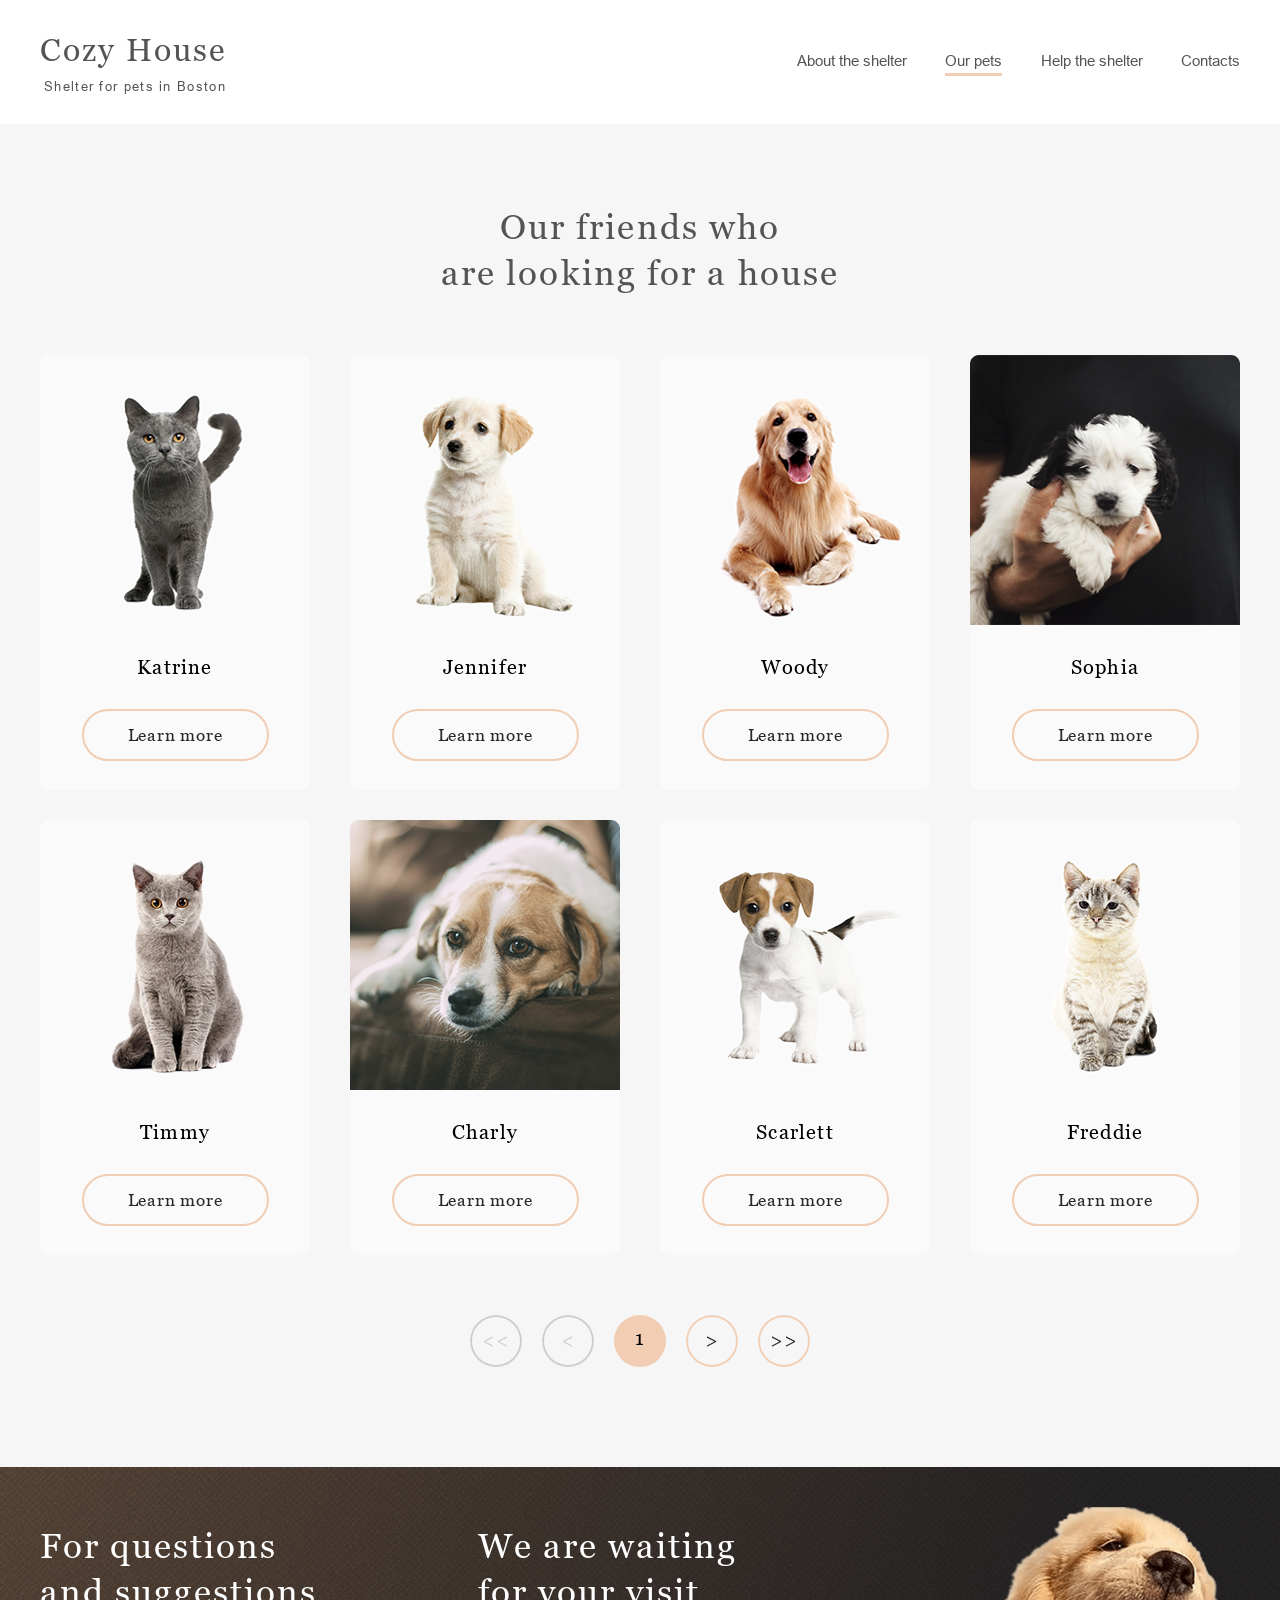
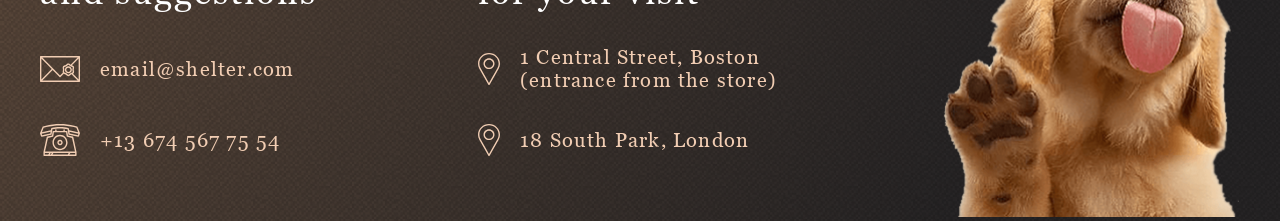
==== commit efd542b4: "feat: realization pagination pets block for pets page" ====
--- a/shelter/pages/pets.html
+++ b/shelter/pages/pets.html
@@ -11,7 +11,7 @@
 <body>
     <div class="container">
        
-            <header>
+            <header class="header">
                 <a href="../index.html">
                     <div class="header__title">
                         <h1>Cozy House</h1>
@@ -19,7 +19,7 @@
                     </div>
                 </a>
 
-                <ul class="burger__nav">
+                <ul class="burger__nav" onclick="controlBurgerMenu()">
                     <li></li>
                     <li></li>
                     <li></li>
@@ -106,4 +106,6 @@
         </footer>
     </div>
 </body>
-</html>+
+<script type="module" src="../js/pets.js"></script>
+</html>
--- a/shelter/css/style.css
+++ b/shelter/css/style.css
@@ -10,6 +10,7 @@
 
 html {
     scroll-behavior: smooth;
+   
 }
 
 h3 {
@@ -28,16 +29,38 @@
 
 body {
     margin: 0;
-}
+    
+}
+
+
+.rotate {
+    transform: rotate(90deg);
+    transition: 2.3s;
+    z-index: 11111;
+}
+
+
+
+.nonrotate {
+    transform: rotate(0deg);
+    transition: 2.3s;
+    z-index: 11111;
+ 
+}
+
+
 
 body .container {
     width: 100%;
 }
+
+
 
 body .container .container__header {
     width: 100%;
     background-image: url('../img/header-background.png');
     background-size: cover;
+    overflow: hidden;
 }
 
 body .container .container__header header {
@@ -49,6 +72,7 @@
     margin: 0 auto;
     padding-right: 30px;
     padding-left: 30px;
+    position: relative;
 }
 
 body .container .container__header header .burger__nav {
@@ -67,6 +91,15 @@
     width: 100%;
     background-color: #F1CDB3;
     list-style-type: none;
+}
+
+body .container .container__header .menu{
+    width: 300px;
+    background-color: #fff;
+    position: absolute;
+    z-index: 1111;
+    top: 0;
+    right: 0;
 }
 
 body .container .container__header header a {
@@ -339,6 +372,7 @@
     margin: 0 auto;
     align-items: center;
   
+    /* position: relative; */
 }
 
 body .container .container__pets .pets form {
@@ -363,7 +397,7 @@
 }
 
 body .container .container__pets .pets .pets__slider .button__container .slider__button_left {
-    background-image: url('../img/button_arrow_inactive.svg');
+    background-image: url('../img/button_arrow_left.svg');
     justify-self: left;
 }
 
@@ -384,7 +418,14 @@
     display: flex;
     flex-direction: row;
     justify-content: space-between;
+    max-width: 990px;
     width: 100%;
+    height: 435px;
+    overflow-x: hidden;
+    position: relative;
+    /* gap: 8.5%; */
+    gap: clamp(5px, calc((100% - 3 * 270px) / 2), 90px);
+   
 }
 
 body .container .container__pets .pets .pets__slider .slider__pets-block .slider__block {
@@ -396,7 +437,30 @@
     flex-direction: column;
     gap: 30px;
     box-sizing:border-box;
-}
+    /* border: 1px solid black; */
+    /* position: absolute; */
+    transform: translateX(0%);
+    transition: transform 0.5s ease-in-out;
+    
+}
+
+/* body .container .container__pets .pets .pets__slider .slider__pets-block .slider__block:nth-child(1){
+    left: 0px;
+    top: 0;
+    margin-right: 30px;
+}
+
+body .container .container__pets .pets .pets__slider .slider__pets-block .slider__block:nth-child(2){
+    left: 270px;
+    top: 0;
+    margin-right: 30px;
+}
+
+body .container .container__pets .pets .pets__slider .slider__pets-block .slider__block:nth-child(3){
+    left: 540px;
+    top: 0;
+    margin-right: 30px;
+} */
 
 @keyframes hover-slider-block {
     0%   { border: 0px solid rgba(0, 0, 0, 0);;
@@ -692,10 +756,26 @@
     body .container .container__header .container__start-screen .start-screen__content {
         margin-top: 50px;
     }
+}
+
+@media (max-width: 1091px) {
+    
+    body .container .container__pets .pets .pets__slider{
+        max-width: 1024px;
+        width: 100%;
+    }
 
     body .container .container__pets .pets .pets__slider .slider__pets-block {
-        gap: 10px;
-    }
+        max-width: 580px;
+        width: 100%;
+        justify-content: space-between;
+        gap: clamp(5px, calc((100% - 2 * 270px) / 1), 40px);
+    }
+
+    /* body .container .container__pets .pets .pets__slider .slider__pets-block .slider__block {
+        flex-grow: 1;
+    } */
+    
 }
 
 @media (max-width: 1024px) {
@@ -741,12 +821,12 @@
     }
 
     body .container .container__pets .pets .pets__slider .slider__pets-block {
-        justify-content: center;
-    }
-
-    body .container .container__pets .pets .pets__slider .slider__pets-block .slider__block:last-child{
+        /* justify-content: center; */
+    }
+
+    /* body .container .container__pets .pets .pets__slider .slider__pets-block .slider__block:last-child{
         display: none;
-    }
+    } */
 
     body .container .container__pets .pets .pets__slider .button__container {
         max-width: 64px;
@@ -802,14 +882,28 @@
     }
 }
 
+@media (max-width: 767px) {
+    body .container .container__pets .pets .pets__slider{
+        max-width: 550px;
+        width: 100%;
+    }
+
+    body .container .container__pets .pets .pets__slider .slider__pets-block {
+        max-width: 270px;
+        width: 100%;
+        justify-content: space-between;
+        /* gap: clamp(5px, 270px, 40px); */
+    }
+}
+
 @media (max-width: 728px) {
 
-    body .container .container__pets .pets .pets__slider .slider__pets-block{
+    /* body .container .container__pets .pets .pets__slider .slider__pets-block{
         justify-content: center;
-    }
-    body .container .container__pets .pets .pets__slider .slider__pets-block .slider__block:nth-of-type(2) {
+    } */
+    /* body .container .container__pets .pets .pets__slider .slider__pets-block .slider__block:nth-of-type(2) {
         display: none;
-    }
+    } */
 
     body .container .container__donation .donation .donation__image {
         max-width: 505px;
@@ -824,6 +918,45 @@
     }
 }
 
+@media (max-width: 767px){
+    body .container .container__header header .burger__nav {
+        display: flex;
+    }
+
+    body .container .container__header header .header__nav {
+        display: block;
+        position: absolute;
+        right: -320px;
+        width: 320px;
+        background-color: #292929;
+    }
+
+    body .container .container__header header .header__nav ul {
+       flex-direction: column;
+       width: inherit;
+       margin: 0 auto;
+       margin-top: 264px;
+       width: 243px;
+       align-items: center;
+       gap: 68px;
+       padding-bottom: 259px;
+       height: max-content;
+    }
+
+    body .container .container__header header .header__nav ul li{
+        width: fit-content;
+        font-size: 32px;
+     }
+
+     body .container .container__header header .header__nav ul li .active-nav-el {
+        padding-bottom: 10px;
+     }
+
+     body .container .container__header header .header__nav ul li a{
+        font-size: 32px;
+     }
+}
+
 @media (max-width: 720px) {
 
     body .container .container__header .container__start-screen .start-screen__content {
@@ -839,13 +972,7 @@
         width: auto;
     }
 
-    body .container .container__header header .burger__nav {
-        display: flex;
-    }
-
-    body .container .container__header header .header__nav {
-        display: none;
-    }
+   
 }
 
 @media (max-width: 460px){
@@ -996,6 +1123,7 @@
         column-gap: 29px;
         row-gap: 4px;
         justify-content: space-between;
+        justify-content: center;
         margin: 0 auto;
         padding: 0 15px;
         padding-bottom: 14px;
@@ -1144,4 +1272,45 @@
     }
 }
 
-
+@media (max-width: 325px){
+    body .container .container__help .help__list {
+        justify-content: space-between;
+    }
+}
+
+@keyframes appearance-menu{
+    from {
+        right: -400px;
+    }
+
+    to {
+        right: 0px;
+    }
+}
+
+
+
+body .container .container__header header .menu {
+    animation: appearance-menu 2s forwards;
+}
+
+@keyframes close-menu{
+    from {
+        right: 0px;
+       
+    }
+
+    to {
+        right: -320px;
+        
+    }
+}
+
+.close-menu {
+    background-color: #fff;
+    animation: close-menu 2s forwards;
+    top: 0;
+}
+
+
+
--- a/shelter/pages/pets.css
+++ b/shelter/pages/pets.css
@@ -1,4 +1,9 @@
-body .container header {
+body .container{
+    overflow: hidden;
+    position: relative;
+}
+
+body .container .header {
     display: flex;
     flex-direction: row;
     justify-content: space-between;
@@ -6,6 +11,8 @@
     max-width: 1200px;
     margin: 0 auto;
     padding-bottom: 30px;
+    overflow: hidden;
+    
 }
 
 body .container header a {
@@ -124,6 +131,7 @@
 body .container .container__pets .pets .pets__slider {
     padding-top: 15px;
     padding-bottom: 15px;
+    max-width: 1200px;
 }
 
 body .container .container__pets .pets .pets__slider .slider__pets-block {
@@ -132,6 +140,8 @@
     width: 100%;
     justify-content: space-between;
     flex-wrap: wrap;
+    max-width: 1200px;
+    height: fit-content;
 }
 
 body .container .container__pets .pets h3 {
@@ -276,16 +286,46 @@
         letter-spacing: 1.5px;
     }
 
-}
-
-@media (max-width: 720px){
-    body .container header .burger__nav {
+    body .container .header .burger__nav {
         display: flex;
     }
 
-    body .container header .header__nav {
-        display: none;
-    }
+    body .container .header .header__nav {
+        display: block;
+        position: absolute;
+        top: 0;
+        right: -320px;
+        width: 320px;
+        background-color: #292929;
+    }
+
+    body .container .header .header__nav ul {
+       flex-direction: column;
+       width: inherit;
+       margin: 0 auto;
+       margin-top: 264px;
+       width: 243px;
+       align-items: center;
+       gap: 68px;
+       padding-bottom: 259px;
+       height: max-content;
+    }
+
+    body .container .header .header__nav ul li{
+        width: fit-content;
+     }
+
+     body .container .header .header__nav ul li .active-nav-el {
+        padding-bottom: 10px;
+        color: #FAFAFA;
+     }
+
+     body .container .header .header__nav ul li a{
+        font-size: 32px;
+        
+        color: #CDCDCD;
+     }
+
 }
 
 @media (max-width: 639px){
@@ -357,4 +397,9 @@
         max-width: 300px;
         width: 100%;
     }
+}
+
+
+body .container .header .menu {
+    animation: appearance-menu 2s forwards;
 }
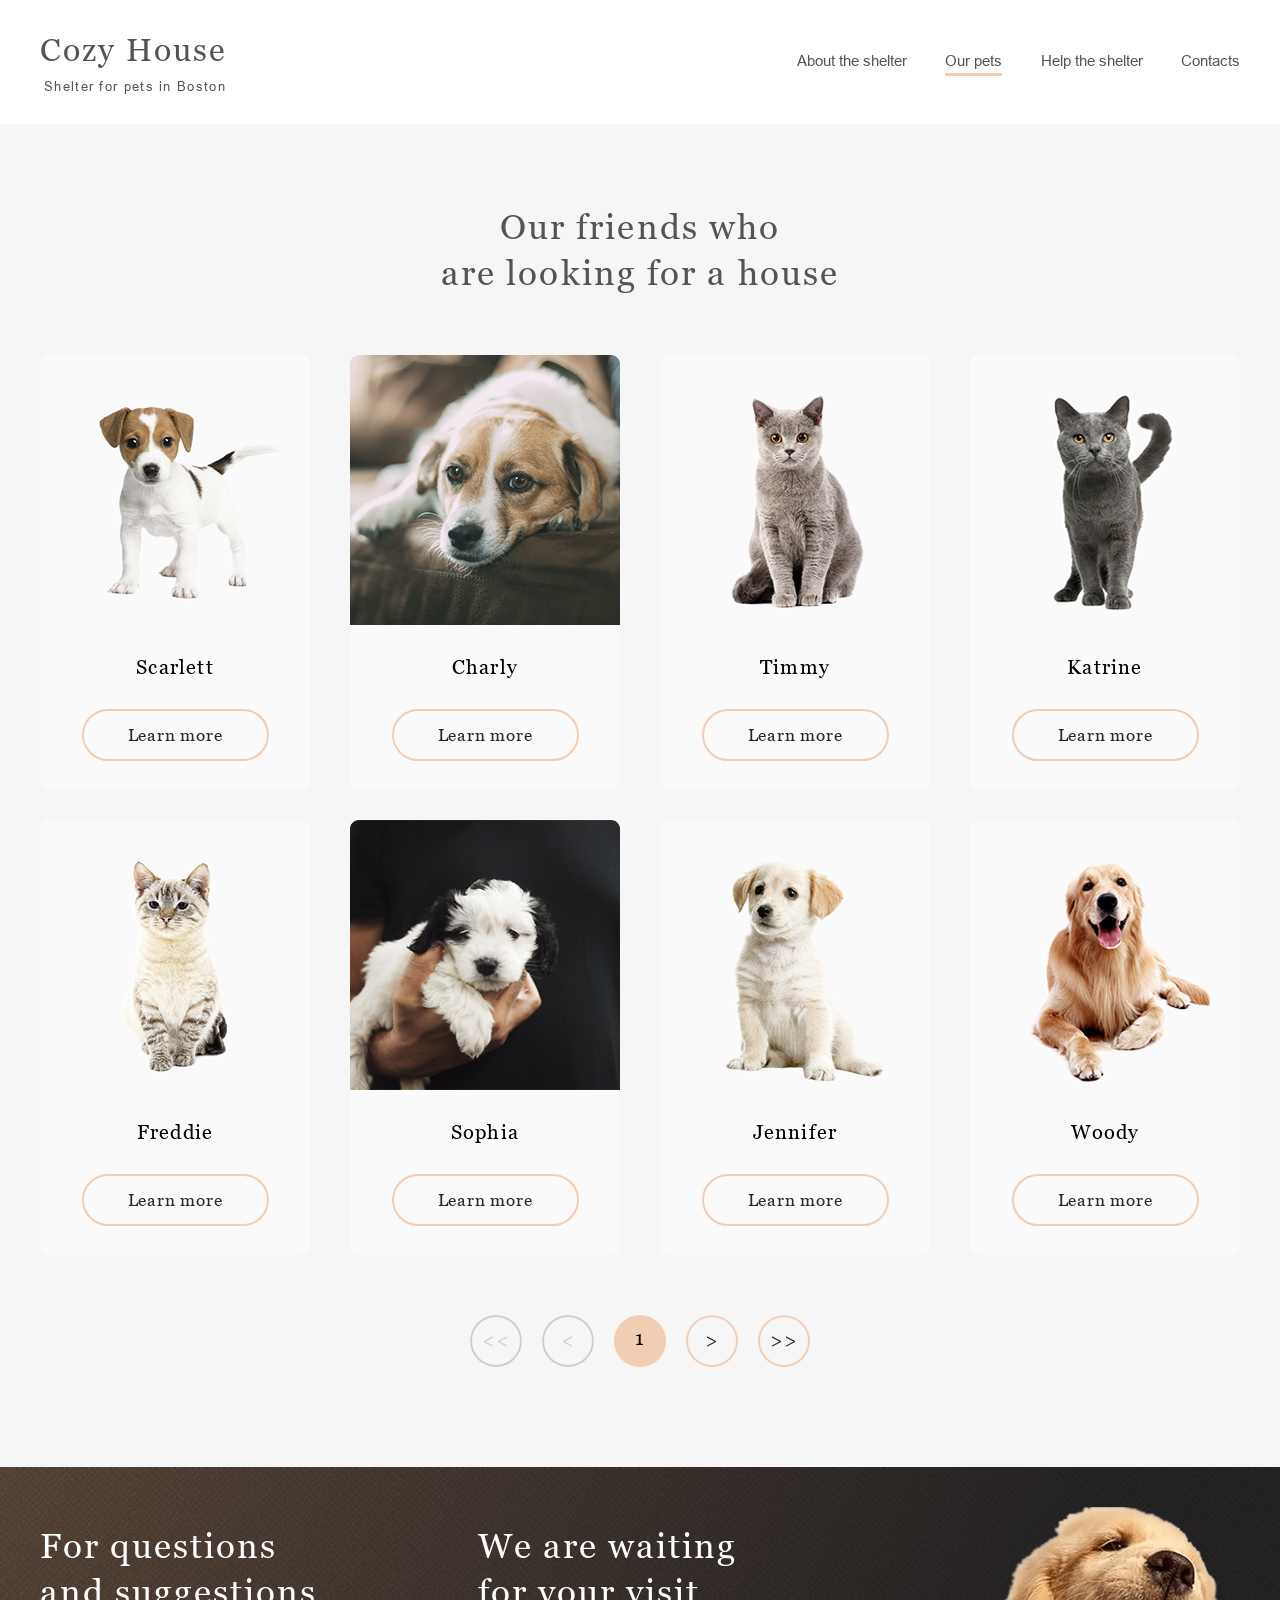
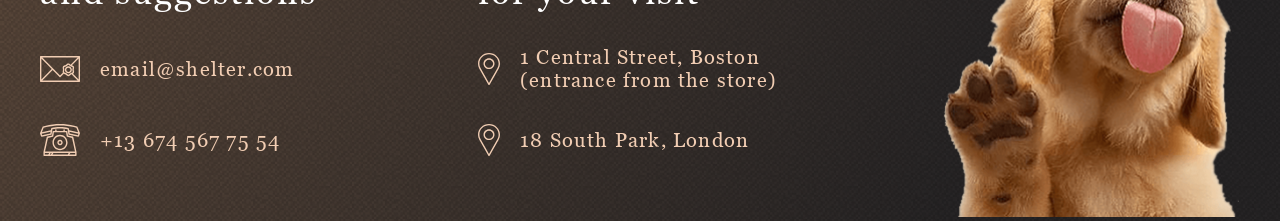
==== commit 72380a76: "feat: add functionality to switch to last pages with pets cards on pets page, fix style modal window" ====
--- a/shelter/pages/pets.html
+++ b/shelter/pages/pets.html
@@ -5,6 +5,7 @@
     <meta name="viewport" content="width=device-width, initial-scale=1.0">
     <link rel="stylesheet" href="../css/style.css">
     <link rel="stylesheet" href="./pets.css">
+    <link rel="stylesheet" href="../css/modal.css">
     <link rel="icon" type="image/x-icon" href="../img/pets-svgrepo-com.svg">
     <title>Pets</title>
 </head>
--- a/shelter/css/modal.css
+++ b/shelter/css/modal.css
@@ -0,0 +1,112 @@
+.container {
+  
+    /* background-color: #000000d8; */
+}
+
+.container__pets {
+    position: relative;
+}
+
+.modal-container {
+    width: 100%;
+    height: 100%;
+    position: fixed;
+    top: 0;
+    left: 0;
+    z-index: 1111111;
+    background-color: rgba(0, 0, 0, 0.5); 
+    display: flex;
+    align-items: center;
+    justify-content: center;
+}
+
+.modal {
+    /* display: grid;
+    grid-template-columns: auto 52px;
+    grid-template-rows: 52px auto; */
+    display: flex;
+    flex-direction: column;
+    max-width: 952px;
+    width: 100%;
+    height: 552px;
+    /* background-color: #fff; */
+    margin: 0;
+
+}
+
+.slider-content {
+    max-width: 900px;
+    width: 100%;
+    height: 500px;
+    background-color: #fff;
+    border-radius: 9px;
+    display: flex;
+    flex-direction: row;
+    gap: 29px;
+}
+
+.image-container {
+    max-width: 500px;
+    width: 100%;
+   
+}
+
+.image-container .image-modal {
+    width: 100%;
+    height: 100%;
+    object-fit: contain;
+}
+
+.text-container {
+    display: flex;
+    flex-direction: column;
+    max-width: 351px;
+    width: 100%;
+    margin-top: 50px;
+    gap: 40px;
+}
+
+.naming {
+    display: flex;
+    flex-direction: column;
+    gap: 10px;
+ }
+
+.naming h3{
+   margin: 0;
+   text-align: left;
+}
+
+.naming h4{
+    margin: 0;
+    /* margin-top: 10px; */
+    /* margin-bottom: 40px; */
+    text-align: left;
+ }
+
+ 
+
+.text-container .add-descr{
+    list-style-type: none;
+    padding: 0;
+    /* margin-bottom: 40px; */
+}
+
+.button-close-modal{
+    background-image: url('../img/modal_close_button.svg');
+    height: 52px;
+    width: 52px;
+    border: none;
+    cursor: pointer;
+    border-radius: 100px;
+    /* grid-column: 2; */
+    margin-right: 10px;
+    align-self: flex-end;
+}
+
+.no-scroll {
+    /* position: relative; */
+    overflow: hidden;
+    z-index: 111111;
+    /* background-color: rgba(0, 0, 0, 0.5); Полупрозрачный черный */
+}
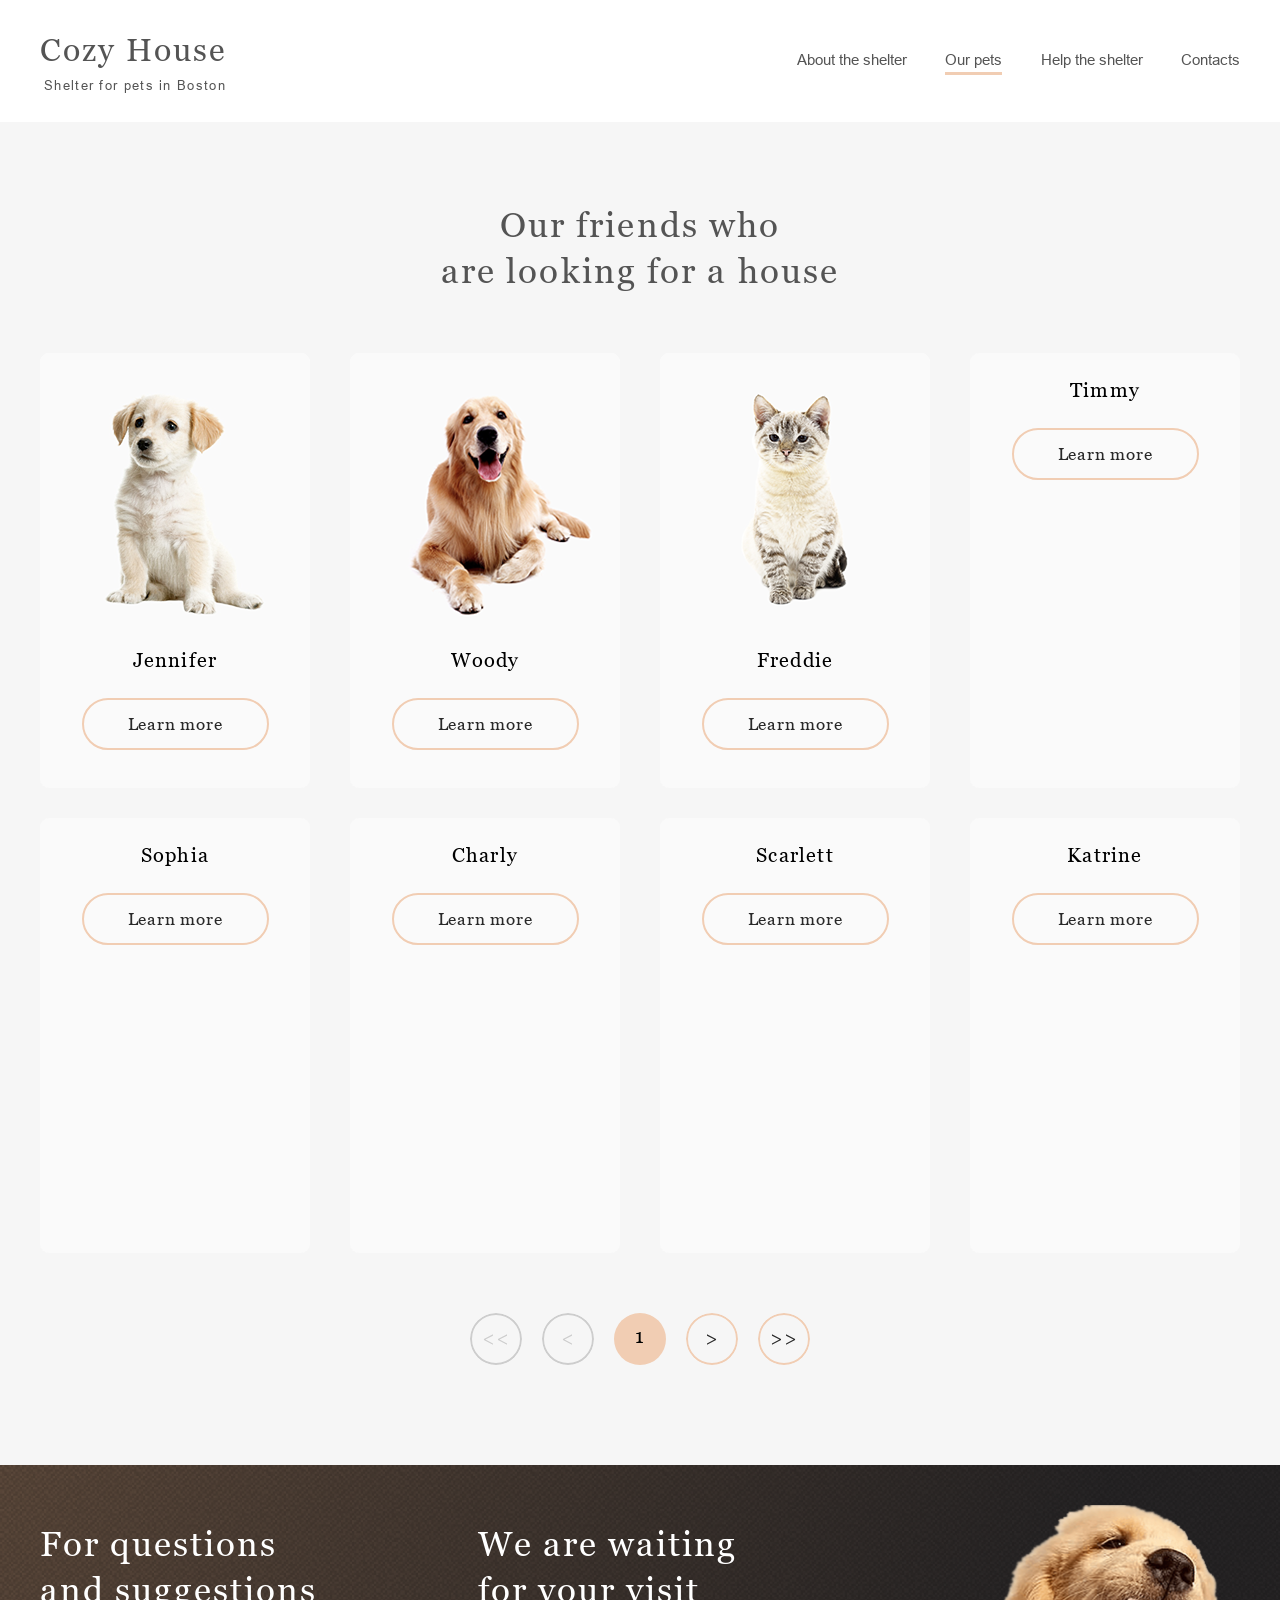
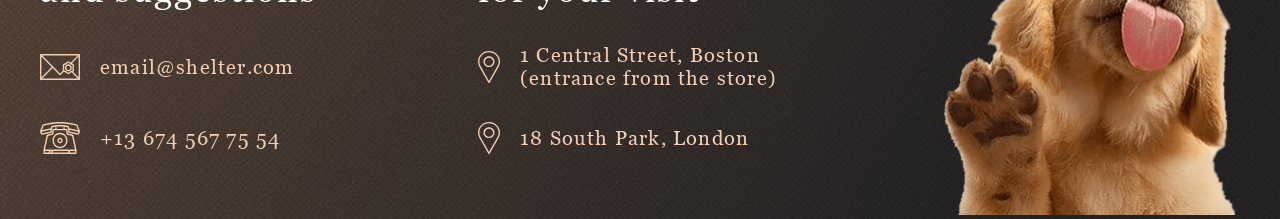
==== commit 26d5bc1d: "feat: realization to display quantity slides depending pages width" ====
--- a/shelter/pages/pets.html
+++ b/shelter/pages/pets.html
@@ -20,7 +20,7 @@
                     </div>
                 </a>
 
-                <ul class="burger__nav" onclick="controlBurgerMenu()">
+                <ul class="burger__nav" >
                     <li></li>
                     <li></li>
                     <li></li>
@@ -108,5 +108,7 @@
     </div>
 </body>
 
+<script type="module" src="../js/index.js"></script>
 <script type="module" src="../js/pets.js"></script>
+
 </html>
--- a/shelter/pages/pets.css
+++ b/shelter/pages/pets.css
@@ -297,6 +297,7 @@
         right: -320px;
         width: 320px;
         background-color: #292929;
+        z-index: 1000;
     }
 
     body .container .header .header__nav ul {
--- a/shelter/css/modal.css
+++ b/shelter/css/modal.css
@@ -1,3 +1,17 @@
+h4 {
+    font-size: 20px;
+    font-weight: 100;
+    letter-spacing: 1.2px;
+    line-height: 23px;
+    font-family: Georgia, 'Times New Roman', Times, serif;
+}
+
+p {
+    font-size: 13px; font-weight: 100;
+    letter-spacing: 0.78px;
+    line-height: 14.3px;
+}
+
 .container {
   
     /* background-color: #000000d8; */
@@ -46,7 +60,7 @@
 }
 
 .image-container {
-    max-width: 500px;
+    /* max-width: 500px; */
     width: 100%;
    
 }
@@ -109,4 +123,10 @@
     overflow: hidden;
     z-index: 111111;
     /* background-color: rgba(0, 0, 0, 0.5); Полупрозрачный черный */
+}
+
+.add-descr_point {
+    font-size: 15px;
+    letter-spacing: 0.9px;
+    line-height: 16.5px;
 }
